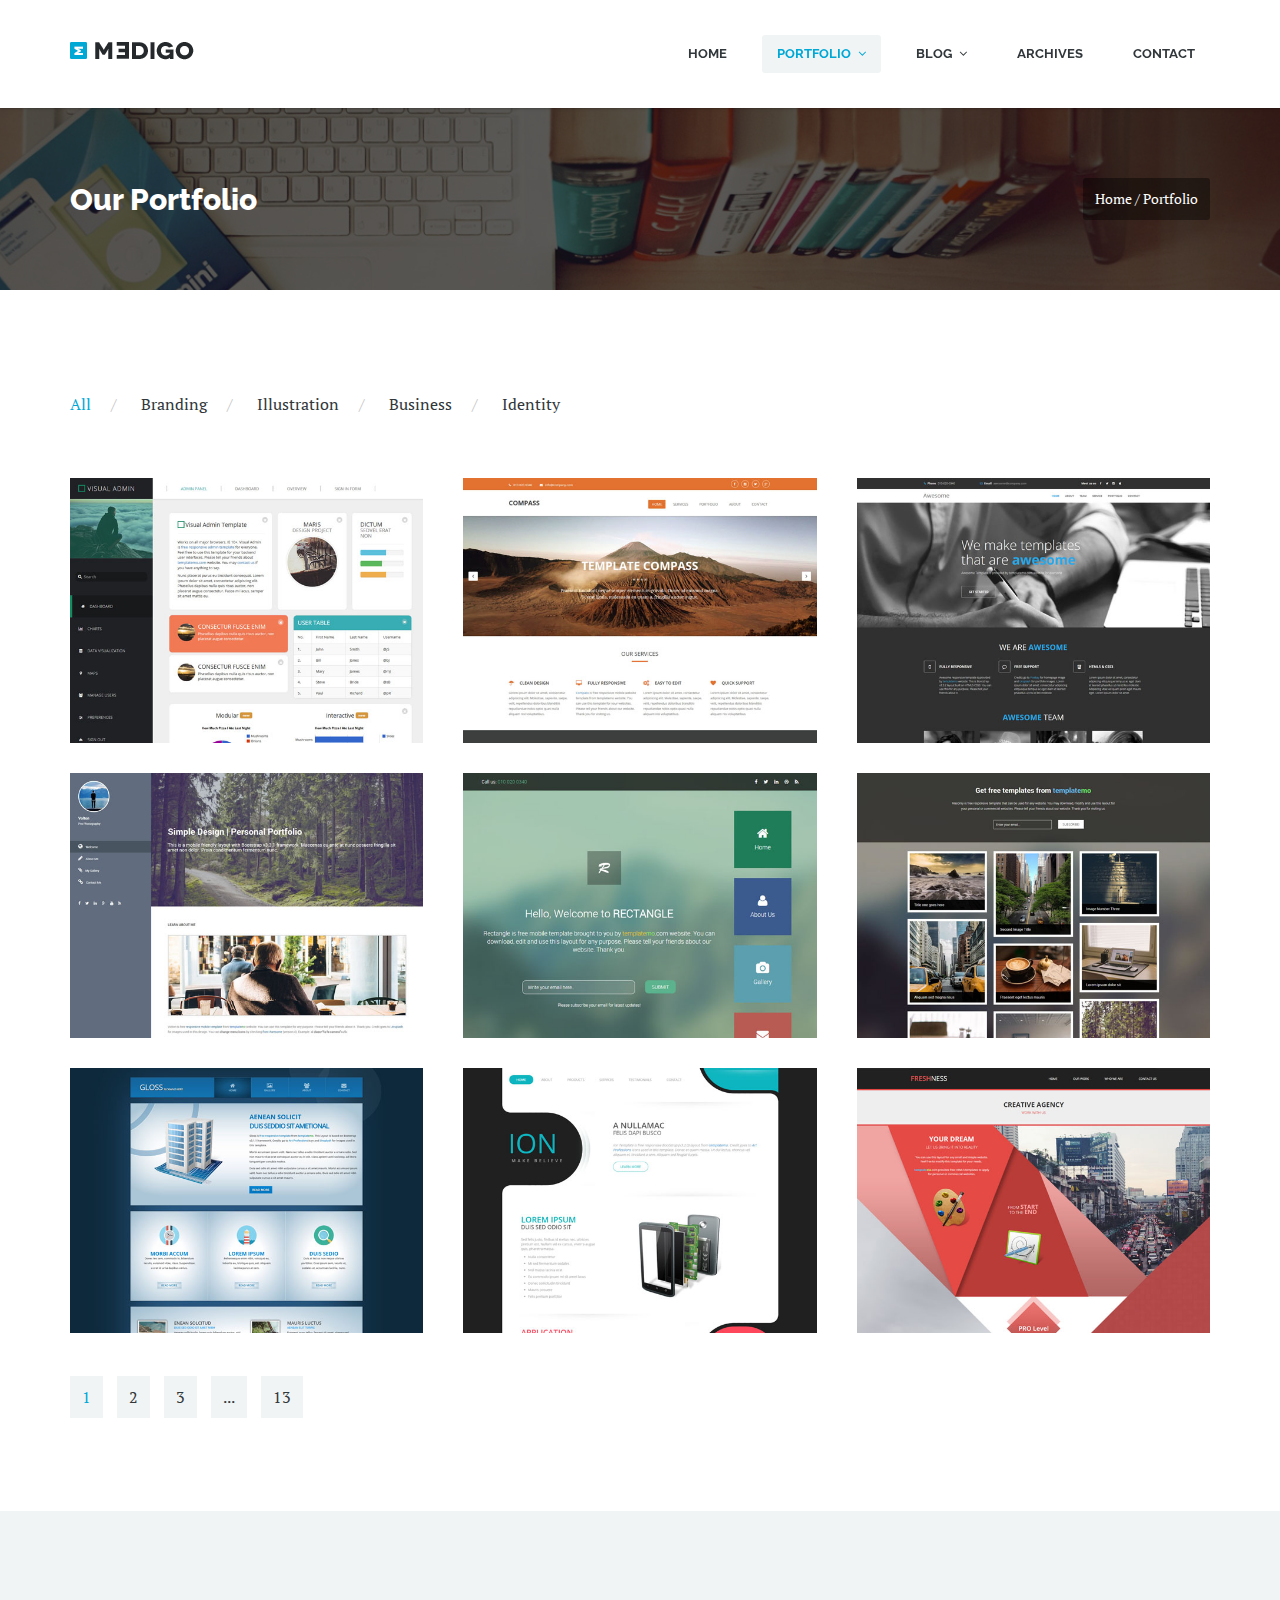
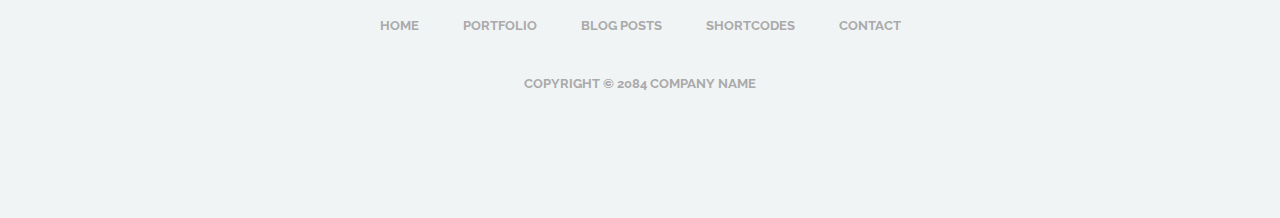
==== aboutme.html @ 1ac183c2 "adds SubPage.html" ====
<!DOCTYPE html>
<html lang="en-US">
<head>
	<meta charset="UTF-8">
	<meta name="viewport" content="width=device-width, initial-scale=1, maximum-scale=1">
	<title>Medigo Blue Portfolio</title>
    <meta name="keywords" content="">
	<meta name="description" content="">
    <meta name="author" content="templatemo">
    <!-- 
	Medigo Template
	http://www.templatemo.com/preview/templatemo_460_medigo
    -->

	<!-- Google Fonts -->
	<link href="http://fonts.googleapis.com/css?family=PT+Serif:400,700,400italic,700itali" rel="stylesheet">
	<link href="http://fonts.googleapis.com/css?family=Raleway:400,900,800,700,500,200,100,600" rel="stylesheet">

	<!-- Stylesheets -->
	<link rel="stylesheet" href="bootstrap/bootstrap.css">
	<link rel="stylesheet" href="css/misc.css">
	<link rel="stylesheet" href="css/blue-scheme.css">
	
	<!-- JavaScripts -->
	<script src="js/jquery-1.10.2.min.js"></script>
	<script src="js/jquery-migrate-1.2.1.min.js"></script>

	<link rel="shortcut icon" href="images/favicon.ico" type="image/x-icon" />

</head>
<body>


	<div class="responsive_menu">
        <ul class="main_menu">
            <li><a href="index.html">Home</a></li>
            <li><a href="#">Portfolio</a>
            	<ul>
            		<li><a href="portfolio.html">Portfolio Grid</a></li>
            		<li><a href="project-image.html">Project Image</a></li>
            		<li><a href="project-slideshow.html">Project Slideshow</a></li>
            	</ul>
            </li>
            <li><a href="#">Blog</a>
				<ul>
					<li><a href="blog.html">Blog Standard</a></li>
					<li><a href="blog-single.html">Blog Single</a></li>
                    <li><a href="#">visit templatemo</a></li>
				</ul>
            </li>
            <li><a href="archives.html">Archives</a></li>
            <li><a href="contact.html">Contact</a></li>
        </ul> <!-- /.main_menu -->
    </div> <!-- /.responsive_menu -->

	<header class="site-header clearfix">
		<div class="container">

			<div class="row">

				<div class="col-md-12">

					<div class="pull-left logo">
						<a href="index.html">
							<img src="images/logo.png" alt="Medigo">
						</a>
					</div>	<!-- /.logo -->

					<div class="main-navigation pull-right">

						<nav class="main-nav visible-md visible-lg">
							<ul class="sf-menu">
								<li><a href="index.html">Home</a></li>
					            <li class="active"><a href="#">Portfolio</a>
					            	<ul>
					            		<li><a href="portfolio.html">Portfolio Grid</a></li>
					            		<li><a href="project-image.html">Project Image</a></li>
					            		<li><a href="project-slideshow.html">Project Slideshow</a></li>
					            	</ul>
					            </li>
					            <li><a href="#">Blog</a>
									<ul>
										<li><a href="blog.html">Blog Standard</a></li>
										<li><a href="blog-single.html">Blog Single</a></li>
                                        <li><a href="#">visit templatemo</a></li>
									</ul>
					            </li>
					            <li><a href="archives.html">Archives</a></li>
					            <li><a href="contact.html">Contact</a></li>
							</ul> <!-- /.sf-menu -->
						</nav> <!-- /.main-nav -->

						<!-- This one in here is responsive menu for tablet and mobiles -->
					    <div class="responsive-navigation visible-sm visible-xs">
					        <a href="#nogo" class="menu-toggle-btn">
					            <i class="fa fa-bars"></i>
					        </a>
					    </div> <!-- /responsive_navigation -->

					</div> <!-- /.main-navigation -->

				</div> <!-- /.col-md-12 -->

			</div> <!-- /.row -->

		</div> <!-- /.container -->
	</header> <!-- /.site-header -->

	<div class="first-widget parallax" id="portfolio">
		<div class="parallax-overlay">
			<div class="container pageTitle">
				<div class="row">
					<div class="col-md-6 col-sm-6">
						<h2 class="page-title">Our Portfolio</h2>
					</div> <!-- /.col-md-6 -->
					<div class="col-md-6 col-sm-6 text-right">
						<span class="page-location">Home / Portfolio</span>
					</div> <!-- /.col-md-6 -->
				</div> <!-- /.row -->
			</div> <!-- /.container -->
		</div> <!-- /.parallax-overlay -->
	</div> <!-- /.pageTitle -->

	<div class="container">	
		<div class="row">
			<div class="col-md-12">
				<ul id="filters" class="mixitup-controls">
					<li class="filter" data-filter="all">All</li>
					<li class="filter" data-filter="branding">Branding</li>
					<li class="filter" data-filter="illustration">Illustration</li>
					<li class="filter" data-filter="business">Business</li>
					<li class="filter" data-filter="identity">Identity</li>
				</ul>
			</div> <!-- /.col-md-12 -->
		</div> <!-- /.row -->
	</div> <!-- /.container -->	

	<div class="container">
		<div class="row">
			<div class="portfolio-holder" id="Grid">
				<div class="portfolio-post col-sm-6 col-md-4 mix illustration">
					<div class="thumb-post">
						<div class="overlay">
                            <div class="overlay-inner">
                                <div class="portfolio-infos">
                                    <span class="meta-category">Illustration</span>
                                    <h3 class="portfolio-title"><a href="project-slideshow.html">Visual Admin</a></h3>
                                </div>
                                <div class="portfolio-expand">
                                    <a class="fancybox" href="images/includes/project1.jpg" title="Visual Admin">
                                        <i class="fa fa-expand"></i>
                                    </a>
                                </div>
                            </div>
                        </div>
                        <img src="images/includes/project1.jpg" alt="Visual Admin">
					</div>
				</div> <!-- /.col-md-4 -->

				<div class="portfolio-post col-sm-6 col-md-4 mix branding">
					<div class="thumb-post">
						<div class="overlay">
                            <div class="overlay-inner">
                                <div class="portfolio-infos">
                                    <span class="meta-category">Branding</span>
                                    <h3 class="portfolio-title"><a href="project-slideshow.html">Compass Template</a></h3>
                                </div>
                                <div class="portfolio-expand">
                                    <a class="fancybox" href="images/includes/project2.jpg" title="Compass Template">
                                        <i class="fa fa-expand"></i>
                                    </a>
                                </div>
                            </div>
                        </div>
                        <img src="images/includes/project2.jpg" alt="Compass Template">
					</div>
				</div> <!-- /.col-md-4 -->

				<div class="portfolio-post col-sm-6 col-md-4 mix illustration">
					<div class="thumb-post">
						<div class="overlay">
                            <div class="overlay-inner">
                                <div class="portfolio-infos">
                                    <span class="meta-category">Illustration</span>
                                    <h3 class="portfolio-title"><a href="project-slideshow.html">Awesome Theme</a></h3>
                                </div>
                                <div class="portfolio-expand">
                                    <a class="fancybox" href="images/includes/project3.jpg" title="Awesome Theme">
                                        <i class="fa fa-expand"></i>
                                    </a>
                                </div>
                            </div>
                        </div>
                        <img src="images/includes/project3.jpg" alt="Awesome Theme">
					</div>
				</div> <!-- /.col-md-4 -->

				<div class="portfolio-post col-sm-6 col-md-4 mix illustration">
					<div class="thumb-post">
						<div class="overlay">
                            <div class="overlay-inner">
                                <div class="portfolio-infos">
                                    <span class="meta-category">Illustration</span>
                                    <h3 class="portfolio-title"><a href="project-slideshow.html">Volton Personal Site</a></h3>
                                </div>
                                <div class="portfolio-expand">
                                    <a class="fancybox" href="images/includes/project4.jpg" title="Volton Personal Site">
                                        <i class="fa fa-expand"></i>
                                    </a>
                                </div>
                            </div>
                        </div>
                        <img src="images/includes/project4.jpg" alt="Volton Personal Site">
					</div>
				</div> <!-- /.col-md-4 -->

				<div class="portfolio-post col-sm-6 col-md-4 mix business">
					<div class="thumb-post">
						<div class="overlay">
                            <div class="overlay-inner">
                                <div class="portfolio-infos">
                                    <span class="meta-category">Business</span>
                                    <h3 class="portfolio-title"><a href="project-slideshow.html">Rectangle Design</a></h3>
                                </div>
                                <div class="portfolio-expand">
                                    <a class="fancybox" href="images/includes/project5.jpg" title="Rectangle Design">
                                        <i class="fa fa-expand"></i>
                                    </a>
                                </div>
                            </div>
                        </div>
                        <img src="images/includes/project5.jpg" alt="Rectangle Design">
					</div>
				</div> <!-- /.col-md-4 -->

				<div class="portfolio-post col-sm-6 col-md-4 mix branding">
					<div class="thumb-post">
						<div class="overlay">
                            <div class="overlay-inner">
                                <div class="portfolio-infos">
                                    <span class="meta-category">Branding</span>
                                    <h3 class="portfolio-title"><a href="project-slideshow.html">Masonry Gallery</a></h3>
                                </div>
                                <div class="portfolio-expand">
                                    <a class="fancybox" href="images/includes/project6.jpg" title="Masonry Gallery">
                                        <i class="fa fa-expand"></i>
                                    </a>
                                </div>
                            </div>
                        </div>
                        <img src="images/includes/project6.jpg" alt="Masonry Gallery">
					</div>
				</div> <!-- /.col-md-4 -->

				<div class="portfolio-post col-sm-6 col-md-4 mix branding identity">
					<div class="thumb-post">
						<div class="overlay">
                            <div class="overlay-inner">
                                <div class="portfolio-infos">
                                    <span class="meta-category">Branding / Identity</span>
                                    <h3 class="portfolio-title"><a href="project-slideshow.html">Gloss Template</a></h3>
                                </div>
                                <div class="portfolio-expand">
                                    <a class="fancybox" href="images/includes/project7.jpg" title="Gloss Template">
                                        <i class="fa fa-expand"></i>
                                    </a>
                                </div>
                            </div>
                        </div>
                        <img src="images/includes/project7.jpg" alt="Gloss Template">
					</div>
				</div> <!-- /.col-md-4 -->

				<div class="portfolio-post col-sm-6 col-md-4 mix identity illustration">
					<div class="thumb-post">
						<div class="overlay">
                            <div class="overlay-inner">
                                <div class="portfolio-infos">
                                    <span class="meta-category">Identity / Illustration</span>
                                    <h3 class="portfolio-title"><a href="project-slideshow.html">Ion Template</a></h3>
                                </div>
                                <div class="portfolio-expand">
                                    <a class="fancybox" href="images/includes/project8.jpg" title="Ion Template">
                                        <i class="fa fa-expand"></i>
                                    </a>
                                </div>
                            </div>
                        </div>
                        <img src="images/includes/project8.jpg" alt="Ion Template">
					</div>
				</div> <!-- /.col-md-4 -->

				<div class="portfolio-post col-sm-6 col-md-4 mix branding">
					<div class="thumb-post">
						<div class="overlay">
                            <div class="overlay-inner">
                                <div class="portfolio-infos">
                                    <span class="meta-category">Branding</span>
                                    <h3 class="portfolio-title"><a href="project-slideshow.html">Freshness</a></h3>
                                </div>
                                <div class="portfolio-expand">
                                    <a class="fancybox" href="images/includes/project9.jpg" title="Freshness">
                                        <i class="fa fa-expand"></i>
                                    </a>
                                </div>
                            </div>
                        </div>
                        <img src="images/includes/project9.jpg" alt="Freshness">
					</div>
				</div> <!-- /.col-md-4 -->
				
			</div> <!-- /.portfolio-holder -->
		</div> <!-- /.row -->
	</div> <!-- /.container -->

	<div class="container">
		<div class="row">
			<div class="col-md-12">
				<ul class="pages">
					<li><a href="#" class="active">1</a></li>
					<li><a href="#">2</a></li>
					<li><a href="#">3</a></li>
					<li><a href="#">...</a></li>
					<li><a href="#">13</a></li>
				</ul>
			</div> <!-- /.col-md-12 -->
		</div> <!-- /.row -->
	</div> <!-- /.container -->

	<footer class="site-footer">
		<div class="container">
			<div class="row">
				<div class="col-md-12">
					<nav class="footer-nav clearfix">
						<ul class="footer-menu">
							<li><a href="index.html">Home</a></li>
							<li><a href="portfolio.html">Portfolio</a></li>
							<li><a href="blog.html">Blog Posts</a></li>
							<li><a href="archives.html">Shortcodes</a></li>
							<li><a href="contact.html">Contact</a></li>
						</ul> <!-- /.footer-menu -->
					</nav> <!-- /.footer-nav -->
				</div> <!-- /.col-md-12 -->
			</div> <!-- /.row -->
			<div class="row">
				<div class="col-md-12">
					<p class="copyright-text">Copyright &copy; 2084 Company Name</p>
				</div> <!-- /.col-md-12 -->
			</div> <!-- /.row -->
		</div> <!-- /.container -->
	</footer> <!-- /.site-footer -->

	<!-- Scripts -->
	<script src="js/min/plugins.min.js"></script>
	<script src="js/min/medigo-custom.min.js"></script>


</body>
</html>
---- css/misc.css ----
/* 
 * 	Core Owl Carousel CSS File
 *	v1.3.2
 */
/* clearfix */
.owl-carousel .owl-wrapper:after {
  content: ".";
  display: block;
  clear: both;
  visibility: hidden;
  line-height: 0;
  height: 0;
}

/* display none until init */
.owl-carousel {
  display: none;
  position: relative;
  width: 100%;
  -ms-touch-action: pan-y;
}

.owl-carousel .owl-wrapper {
  display: none;
  position: relative;
  -webkit-transform: translate3d(0px, 0px, 0px);
}

.owl-carousel .owl-wrapper-outer {
  overflow: hidden;
  position: relative;
  width: 100%;
}

.owl-carousel .owl-wrapper-outer.autoHeight {
  -webkit-transition: height 500ms ease-in-out;
  -moz-transition: height 500ms ease-in-out;
  -ms-transition: height 500ms ease-in-out;
  -o-transition: height 500ms ease-in-out;
  transition: height 500ms ease-in-out;
}

.owl-carousel .owl-item {
  float: left;
}

.owl-controls .owl-page,
.owl-controls .owl-buttons div {
  cursor: pointer;
}

.owl-controls {
  -webkit-user-select: none;
  -khtml-user-select: none;
  -moz-user-select: none;
  -ms-user-select: none;
  user-select: none;
  -webkit-tap-highlight-color: transparent;
}

/* mouse grab icon */
.grabbing {
  cursor: url(../images/grabbing.png) 8 8, move;
}

/* fix */
.owl-carousel .owl-wrapper,
.owl-carousel .owl-item {
  -webkit-backface-visibility: hidden;
  -moz-backface-visibility: hidden;
  -ms-backface-visibility: hidden;
  -webkit-transform: translate3d(0, 0, 0);
  -moz-transform: translate3d(0, 0, 0);
  -ms-transform: translate3d(0, 0, 0);
}

/*
* 	Owl Carousel Owl Demo Theme 
*	v1.3.2
*/
.owl-theme .owl-controls {
  margin-top: 10px;
  text-align: center;
}

/* Styling Next and Prev buttons */
.owl-theme .owl-controls .owl-buttons div {
  color: #31373a;
  display: inline-block;
  zoom: 1;
  *display: inline;
  /*IE7 life-saver */
  background: white;
  filter: Alpha(Opacity=30);
  /*IE7 fix*/
  opacity: 0.3;
  -webkit-transition: all 0.2s ease-in-out;
  -moz-transition: all 0.2s ease-in-out;
  -ms-transition: all 0.2s ease-in-out;
  -o-transition: all 0.2s ease-in-out;
  transition: all 0.2s ease-in-out;
}

/* Clickable class fix problem with hover on touch devices */
/* Use it for non-touch hover action */
.owl-theme .owl-controls.clickable .owl-buttons div:hover {
  filter: Alpha(Opacity=100);
  /*IE7 fix*/
  opacity: 1;
  text-decoration: none;
}

/* Styling Pagination*/
.owl-theme .owl-controls .owl-page {
  display: inline-block;
  zoom: 1;
  *display: inline;
  /*IE7 life-saver */
}

.owl-theme .owl-controls .owl-page span {
  display: block;
  width: 12px;
  height: 12px;
  margin: 5px 7px;
  filter: Alpha(Opacity=50);
  /*IE7 fix*/
  opacity: 0.5;
  -webkit-border-radius: 20px;
  -moz-border-radius: 20px;
  border-radius: 20px;
  background: #869791;
}

.owl-theme .owl-controls .owl-page.active span,
.owl-theme .owl-controls.clickable .owl-page:hover span {
  filter: Alpha(Opacity=100);
  /*IE7 fix*/
  opacity: 1;
}

/* If PaginationNumbers is true */
.owl-theme .owl-controls .owl-page span.owl-numbers {
  height: auto;
  width: auto;
  color: #FFF;
  padding: 2px 10px;
  font-size: 12px;
  -webkit-border-radius: 30px;
  -moz-border-radius: 30px;
  border-radius: 30px;
}

/* preloading images */
.owl-item.loading {
  min-height: 150px;
  background: url(../images/AjaxLoader.gif) no-repeat center center;
}

/* 
 *  Owl Carousel CSS3 Transitions 
 *  v1.3.2
 */
.owl-origin {
  -webkit-perspective: 1200px;
  -webkit-perspective-origin-x: 50%;
  -webkit-perspective-origin-y: 50%;
  -moz-perspective: 1200px;
  -moz-perspective-origin-x: 50%;
  -moz-perspective-origin-y: 50%;
  perspective: 1200px;
}

/* fade */
.owl-fade-out {
  z-index: 10;
  -webkit-animation: fadeOut .7s both ease;
  -moz-animation: fadeOut .7s both ease;
  animation: fadeOut .7s both ease;
}

.owl-fade-in {
  -webkit-animation: fadeIn .7s both ease;
  -moz-animation: fadeIn .7s both ease;
  animation: fadeIn .7s both ease;
}

/* backSlide */
.owl-backSlide-out {
  -webkit-animation: backSlideOut 1s both ease;
  -moz-animation: backSlideOut 1s both ease;
  animation: backSlideOut 1s both ease;
}

.owl-backSlide-in {
  -webkit-animation: backSlideIn 1s both ease;
  -moz-animation: backSlideIn 1s both ease;
  animation: backSlideIn 1s both ease;
}

/* goDown */
.owl-goDown-out {
  -webkit-animation: scaleToFade .7s ease both;
  -moz-animation: scaleToFade .7s ease both;
  animation: scaleToFade .7s ease both;
}

.owl-goDown-in {
  -webkit-animation: goDown .6s ease both;
  -moz-animation: goDown .6s ease both;
  animation: goDown .6s ease both;
}

/* scaleUp */
.owl-fadeUp-in {
  -webkit-animation: scaleUpFrom .5s ease both;
  -moz-animation: scaleUpFrom .5s ease both;
  animation: scaleUpFrom .5s ease both;
}

.owl-fadeUp-out {
  -webkit-animation: scaleUpTo .5s ease both;
  -moz-animation: scaleUpTo .5s ease both;
  animation: scaleUpTo .5s ease both;
}

/* Keyframes */
/*empty*/
@-webkit-keyframes empty {
  0% {
    opacity: 1;
  }
}
@-moz-keyframes empty {
  0% {
    opacity: 1;
  }
}
@keyframes empty {
  0% {
    opacity: 1;
  }
}
@-webkit-keyframes fadeIn {
  0% {
    opacity: 0;
  }

  100% {
    opacity: 1;
  }
}
@-moz-keyframes fadeIn {
  0% {
    opacity: 0;
  }

  100% {
    opacity: 1;
  }
}
@keyframes fadeIn {
  0% {
    opacity: 0;
  }

  100% {
    opacity: 1;
  }
}
@-webkit-keyframes fadeOut {
  0% {
    opacity: 1;
  }

  100% {
    opacity: 0;
  }
}
@-moz-keyframes fadeOut {
  0% {
    opacity: 1;
  }

  100% {
    opacity: 0;
  }
}
@keyframes fadeOut {
  0% {
    opacity: 1;
  }

  100% {
    opacity: 0;
  }
}
@-webkit-keyframes backSlideOut {
  25% {
    opacity: .5;
    -webkit-transform: translateZ(-500px);
  }

  75% {
    opacity: .5;
    -webkit-transform: translateZ(-500px) translateX(-200%);
  }

  100% {
    opacity: .5;
    -webkit-transform: translateZ(-500px) translateX(-200%);
  }
}
@-moz-keyframes backSlideOut {
  25% {
    opacity: .5;
    -moz-transform: translateZ(-500px);
  }

  75% {
    opacity: .5;
    -moz-transform: translateZ(-500px) translateX(-200%);
  }

  100% {
    opacity: .5;
    -moz-transform: translateZ(-500px) translateX(-200%);
  }
}
@keyframes backSlideOut {
  25% {
    opacity: .5;
    transform: translateZ(-500px);
  }

  75% {
    opacity: .5;
    transform: translateZ(-500px) translateX(-200%);
  }

  100% {
    opacity: .5;
    transform: translateZ(-500px) translateX(-200%);
  }
}
@-webkit-keyframes backSlideIn {
  0%, 25% {
    opacity: .5;
    -webkit-transform: translateZ(-500px) translateX(200%);
  }

  75% {
    opacity: .5;
    -webkit-transform: translateZ(-500px);
  }

  100% {
    opacity: 1;
    -webkit-transform: translateZ(0) translateX(0);
  }
}
@-moz-keyframes backSlideIn {
  0%, 25% {
    opacity: .5;
    -moz-transform: translateZ(-500px) translateX(200%);
  }

  75% {
    opacity: .5;
    -moz-transform: translateZ(-500px);
  }

  100% {
    opacity: 1;
    -moz-transform: translateZ(0) translateX(0);
  }
}
@keyframes backSlideIn {
  0%, 25% {
    opacity: .5;
    transform: translateZ(-500px) translateX(200%);
  }

  75% {
    opacity: .5;
    transform: translateZ(-500px);
  }

  100% {
    opacity: 1;
    transform: translateZ(0) translateX(0);
  }
}
@-webkit-keyframes scaleToFade {
  to {
    opacity: 0;
    -webkit-transform: scale(0.8);
  }
}
@-moz-keyframes scaleToFade {
  to {
    opacity: 0;
    -moz-transform: scale(0.8);
  }
}
@keyframes scaleToFade {
  to {
    opacity: 0;
    transform: scale(0.8);
  }
}
@-webkit-keyframes goDown {
  from {
    -webkit-transform: translateY(-100%);
  }
}
@-moz-keyframes goDown {
  from {
    -moz-transform: translateY(-100%);
  }
}
@keyframes goDown {
  from {
    transform: translateY(-100%);
  }
}
@-webkit-keyframes scaleUpFrom {
  from {
    opacity: 0;
    -webkit-transform: scale(1.5);
  }
}
@-moz-keyframes scaleUpFrom {
  from {
    opacity: 0;
    -moz-transform: scale(1.5);
  }
}
@keyframes scaleUpFrom {
  from {
    opacity: 0;
    transform: scale(1.5);
  }
}
@-webkit-keyframes scaleUpTo {
  to {
    opacity: 0;
    -webkit-transform: scale(1.5);
  }
}
@-moz-keyframes scaleUpTo {
  to {
    opacity: 0;
    -moz-transform: scale(1.5);
  }
}
@keyframes scaleUpTo {
  to {
    opacity: 0;
    transform: scale(1.5);
  }
}
/**
 * BxSlider v4.0 - Fully loaded, responsive content slider
 * http://bxslider.com
 *
 * Written by: Steven Wanderski, 2012
 * http://stevenwanderski.com
 * (while drinking Belgian ales and listening to jazz)
 *
 * CEO and founder of bxCreative, LTD
 * http://bxcreative.com
 */
/** RESET AND LAYOUT
===================================*/
.bx-wrapper {
  position: relative;
  margin: 0 auto;
  padding: 0;
  *zoom: 1;
}

.bx-wrapper img {
  max-width: 100%;
  display: block;
}

/** THEME
===================================*/
.bx-wrapper .bx-viewport {
  left: -5px;
}

.bx-wrapper .bx-pager,
.bx-wrapper .bx-controls-auto {
  position: absolute;
  width: 100%;
}

/* LOADER */
.bx-wrapper .bx-loading {
  min-height: 50px;
  height: 100%;
  width: 100%;
  position: absolute;
  top: 0;
  left: 0;
  z-index: 2000;
}

/* PAGER */
.bx-wrapper .bx-pager {
  text-align: center;
}

.bx-wrapper .bx-pager .bx-pager-item,
.bx-wrapper .bx-controls-auto .bx-controls-auto-item {
  display: inline-block;
  *zoom: 1;
  *display: inline;
}

/* PAGER WITH AUTO-CONTROLS HYBRID LAYOUT */
.bx-wrapper .bx-controls.bx-has-controls-auto.bx-has-pager .bx-pager {
  text-align: left;
  width: 80%;
}

.bx-wrapper .bx-controls.bx-has-controls-auto.bx-has-pager .bx-controls-auto {
  right: 0;
  width: 35px;
}

/*! fancyBox v2.1.5 fancyapps.com | fancyapps.com/fancybox/#license */
.fancybox-wrap,
.fancybox-skin,
.fancybox-outer,
.fancybox-inner,
.fancybox-image,
.fancybox-wrap iframe,
.fancybox-wrap object,
.fancybox-nav,
.fancybox-nav span,
.fancybox-tmp {
  padding: 0;
  margin: 0;
  border: 0;
  outline: none;
  vertical-align: top;
}

.fancybox-wrap {
  position: absolute;
  top: 0;
  left: 0;
  z-index: 99999;
}

.fancybox-skin {
  position: relative;
  background: #fff;
  color: #444;
  text-shadow: none;
}

.fancybox-opened {
  z-index: 99999;
}

.fancybox-outer, .fancybox-inner {
  position: relative;
}

.fancybox-inner {
  overflow: hidden;
}

.fancybox-type-iframe .fancybox-inner {
  -webkit-overflow-scrolling: touch;
}

.fancybox-error {
  color: #444;
  font: 14px/20px "Helvetica Neue",Helvetica,Arial,sans-serif;
  margin: 0;
  padding: 5px;
  white-space: nowrap;
}

.fancybox-image, .fancybox-iframe {
  display: block;
  width: 100%;
  height: 100%;
}

.fancybox-image {
  max-width: 100%;
  max-height: 100%;
}

#fancybox-loading, .fancybox-close, .fancybox-prev span, .fancybox-next span {
  background-image: url("../images/fancybox_sprite.png");
}

#fancybox-loading {
  position: fixed;
  top: 50%;
  left: 50%;
  margin-top: -22px;
  margin-left: -22px;
  background-position: 0 -108px;
  opacity: 0.8;
  cursor: pointer;
  z-index: 99999;
}

#fancybox-loading div {
  width: 44px;
  height: 44px;
  background: url("../images/fancybox_loading.gif") center center no-repeat;
}

.fancybox-close {
  position: absolute;
  top: -18px;
  right: -18px;
  width: 36px;
  height: 36px;
  cursor: pointer;
  z-index: 99999;
}

.fancybox-nav {
  position: absolute;
  top: 0;
  width: 40%;
  height: 100%;
  cursor: pointer;
  text-decoration: none;
  background: transparent url("../images/blank.gif");
  /* helps IE */
  -webkit-tap-highlight-color: transparent;
  z-index: 99999;
}

.fancybox-prev {
  left: 0;
}

.fancybox-next {
  right: 0;
}

.fancybox-nav span {
  position: absolute;
  top: 50%;
  width: 36px;
  height: 34px;
  margin-top: -18px;
  cursor: pointer;
  z-index: 99999;
  visibility: hidden;
}

.fancybox-prev span {
  left: 10px;
  background-position: 0 -36px;
}

.fancybox-next span {
  right: 10px;
  background-position: 0 -72px;
}

.fancybox-nav:hover span {
  visibility: visible;
}

.fancybox-tmp {
  position: absolute;
  top: -99999px;
  left: -99999px;
  visibility: hidden;
  max-width: 99999px;
  max-height: 99999px;
  overflow: visible !important;
}

/* Overlay helper */
.fancybox-lock {
  overflow: hidden !important;
  width: auto;
}

.fancybox-lock body {
  overflow: hidden !important;
}

.fancybox-lock-test {
  overflow-y: hidden !important;
}

.fancybox-overlay {
  position: absolute;
  top: 0;
  left: 0;
  overflow: hidden;
  display: none;
  z-index: 99998;
  background: rgba(0, 0, 0, 0.9);
}

.fancybox-overlay-fixed {
  position: fixed;
  bottom: 0;
  right: 0;
}

.fancybox-lock .fancybox-overlay {
  overflow: auto;
  overflow-y: scroll;
}

/* Title helper */
.fancybox-title {
  visibility: hidden;
  font-weight: normal;
  position: relative;
  text-shadow: none;
  z-index: 99999;
}

.fancybox-opened .fancybox-title {
  visibility: visible;
}

.fancybox-title-float-wrap {
  position: absolute;
  bottom: 0;
  right: 50%;
  margin-bottom: -35px;
  z-index: 99999;
  text-align: center;
}

.fancybox-title-float-wrap .child {
  display: inline-block;
  margin-right: -100%;
  padding: 2px 20px;
  background: transparent;
  /* Fallback for web browsers that doesn't support RGBa */
  background: rgba(0, 0, 0, 0.8);
  color: #FFF;
  font-weight: bold;
  line-height: 24px;
  white-space: nowrap;
}

.fancybox-title-outside-wrap {
  position: relative;
  margin-top: 10px;
  color: #fff;
}

.fancybox-title-inside-wrap {
  padding-top: 10px;
}

.fancybox-title-over-wrap {
  position: absolute;
  bottom: 0;
  left: 0;
  color: #fff;
  padding: 10px;
  background: #000;
  background: rgba(0, 0, 0, 0.8);
}

/*Retina graphics!*/
@media only screen and (-webkit-min-device-pixel-ratio: 1.5), only screen and (min--moz-device-pixel-ratio: 1.5), only screen and (min-device-pixel-ratio: 1.5) {
  #fancybox-loading, .fancybox-close, .fancybox-prev span, .fancybox-next span {
    background-image: url("../images/fancybox_sprite@2x.png");
    background-size: 44px 152px;
    /*The size of the normal image, half the size of the hi-res image*/
  }

  #fancybox-loading div {
    background-image: url("../images/fancybox_loading@2x.gif");
    background-size: 24px 24px;
    /*The size of the normal image, half the size of the hi-res image*/
  }
}
/*
 * jQuery FlexSlider v2.2.0
 * http://www.woothemes.com/flexslider/
 *
 * Copyright 2012 WooThemes
 * Free to use under the GPLv2 license.
 * http://www.gnu.org/licenses/gpl-2.0.html
 *
 * Contributing author: Tyler Smith (@mbmufffin)
 */
/* Browser Resets
*********************************/
.flex-container a:active,
.flexslider a:active,
.flex-container a:focus,
.flexslider a:focus {
  outline: none;
}

.slides,
.flex-control-nav,
.flex-direction-nav {
  margin: 0;
  padding: 0;
  list-style: none;
}

/* Icon Fonts
*********************************/
/* Font-face Icons */
@font-face {
  font-family: 'FontAwesome';
  src: url("../bootstrap/fonts/fontawesome-webfont.eot");
  src: url("../bootstrap/fonts/fontawesome-webfont.eot?#iefix") format("embedded-opentype"), url("../bootstrap/fonts/fontawesome-webfont.woff") format("woff"), url("../bootstrap/fonts/fontawesome-webfont.ttf") format("truetype"), url("../bootstrap/fonts/fontawesome-webfont.svg#fontawesome-webfont") format("svg");
  font-weight: normal;
  font-style: normal;
}
/* FlexSlider Necessary Styles
*********************************/
.flexslider {
  margin: 0;
  padding: 0;
}

.flexslider .slides > li {
  display: none;
  -webkit-backface-visibility: hidden;
}

/* Hide the slides before the JS is loaded. Avoids image jumping */
.flexslider .slides img {
  width: 100%;
  display: block;
}

.flex-pauseplay span {
  text-transform: capitalize;
}

/* Clearfix for the .slides element */
.slides:after {
  content: "\0020";
  display: block;
  clear: both;
  visibility: hidden;
  line-height: 0;
  height: 0;
}

html[xmlns] .slides {
  display: block;
}

* html .slides {
  height: 1%;
}

/* No JavaScript Fallback */
/* If you are not using another script, such as Modernizr, make sure you
 * include js that eliminates this class on page load */
.no-js .slides > li:first-child {
  display: block;
}

/* FlexSlider Default Theme
*********************************/
.flexslider {
  position: relative;
  zoom: 1;
}

.flex-viewport {
  max-height: 2000px;
  -webkit-transition: all 1s ease;
  -moz-transition: all 1s ease;
  -o-transition: all 1s ease;
  transition: all 1s ease;
}

.loading .flex-viewport {
  max-height: 300px;
}

.flexslider .slides {
  zoom: 1;
}

.carousel li {
  margin-right: 5px;
}

/* Direction Nav */
.flex-direction-nav {
  *height: 0;
}

.flex-direction-nav a {
  display: block;
  margin: -22px 0 0;
  position: absolute;
  top: 50%;
  z-index: 10;
  cursor: pointer;
}

.flex-direction-nav .flex-prev {
  left: 0px;
}

.flex-direction-nav .flex-next {
  right: 0px;
  text-align: right;
}

.flexslider:hover .flex-prev {
  opacity: 1;
  left: 0;
}

.flexslider:hover .flex-next {
  opacity: 1;
  right: 0;
}

.flexslider:hover .flex-next:hover, .flexslider:hover .flex-prev:hover {
  opacity: 1;
}

.flex-direction-nav .flex-disabled {
  opacity: 0 !important;
  filter: alpha(opacity=0);
  cursor: default;
}

.flex-direction-nav a:before {
  font-family: "FontAwesome";
  font-size: 40px;
  display: inline-block;
  content: '\f104';
}

.flex-direction-nav a.flex-next:before {
  content: '\f105';
}

/* Pause/Play */
.flex-pauseplay a {
  display: block;
  width: 20px;
  height: 20px;
  position: absolute;
  bottom: 5px;
  left: 10px;
  opacity: 0.8;
  z-index: 10;
  overflow: hidden;
  cursor: pointer;
  color: #000;
}

.flex-pauseplay a:before {
  font-family: "FontAwesome";
  font-size: 20px;
  display: inline-block;
  content: '\f004';
}

.flex-pauseplay a:hover {
  opacity: 1;
}

.flex-pauseplay a.flex-play:before {
  content: '\f003';
}

/* Control Nav */
.flex-control-nav {
  width: 100%;
  position: absolute;
  bottom: -40px;
  text-align: center;
}

.flex-control-nav li {
  margin: 0 6px;
  display: inline-block;
  zoom: 1;
  *display: inline;
}

.flex-control-paging li a {
  width: 11px;
  height: 11px;
  display: block;
  background: #666;
  background: rgba(0, 0, 0, 0.5);
  cursor: pointer;
  text-indent: -9999px;
  -webkit-border-radius: 20px;
  -moz-border-radius: 20px;
  -o-border-radius: 20px;
  border-radius: 20px;
  -webkit-box-shadow: inset 0 0 3px rgba(0, 0, 0, 0.3);
  -moz-box-shadow: inset 0 0 3px rgba(0, 0, 0, 0.3);
  -o-box-shadow: inset 0 0 3px rgba(0, 0, 0, 0.3);
  box-shadow: inset 0 0 3px rgba(0, 0, 0, 0.3);
}

.flex-control-paging li a:hover {
  background: #333;
  background: rgba(0, 0, 0, 0.7);
}

.flex-control-paging li a.flex-active {
  background: #000;
  background: rgba(0, 0, 0, 0.9);
  cursor: default;
}

.flex-control-thumbs {
  margin: 5px 0 0;
  position: static;
  overflow: hidden;
}

.flex-control-thumbs li {
  width: 25%;
  float: left;
  margin: 0;
}

.flex-control-thumbs img {
  width: 100%;
  display: block;
  opacity: .7;
  cursor: pointer;
}

.flex-control-thumbs img:hover {
  opacity: 1;
}

.flex-control-thumbs .flex-active {
  opacity: 1;
  cursor: default;
}

@media screen and (max-width: 860px) {
  .flex-direction-nav .flex-prev {
    opacity: 1;
    left: 10px;
  }

  .flex-direction-nav .flex-next {
    opacity: 1;
    right: 10px;
  }
}
---- css/blue-scheme.css ----
/*

Medigo Template (Blue)

http://www.templatemo.com/preview/templatemo_460_medigo

*/


/*------------------------------------------------------
	BASIC STYLES
--------------------------------------------------------*/

body {
    background: white;
    font-size: 16px;
    font-family: "PT Serif", Georgia, serif;
    font-weight: normal;
    font-style: normal;
    line-height: 28px;
    color: #777777;
    -webkit-font-smoothing: antialiased;
    /* Fix for webkit rendering */
    -webkit-text-size-adjust: 100%;
}

h1,
h2,
h3,
h4,
h5,
h6 {
    color: #31373a;
    font-family: "Raleway", sans-serif;
    font-weight: normal;
}

h1 a,
h2 a,
h3 a,
h4 a,
h5 a,
h6 a {
    font-weight: inherit;
}

h1 {
    font-size: 36px;
}

h2 {
    font-size: 30px;
}

h3 {
    font-size: 24px;
}

h4 {
    line-height: 1.7;
    font-size: 20px;
}

h5 {
    font-size: 16px;
}

h6 {
    font-size: 14px;
}

p {
    margin: 0 0 20px 0;
}

p img {
    margin: 0;
}

p.lead {
    font-size: 28px;
    line-height: 36px;
}

em,
i {
    font-style: italic;
}

strong,
b {
    font-weight: bold;
    color: #31373a;
}

a,
a:visited {
    color: #00a8d6;
    text-decoration: none !important;
    outline: 0;
}

a:hover,
a:focus,
a:active {
    color: #777777;
}

p a,
p a:visited {
    line-height: inherit;
}

::-moz-selection {
    background-color: #d3dde0;
    text-shadow: none;
}

::-webkit-selection {
    background-color: #d3dde0;
    text-shadow: none;
}

::selection {
    background-color: #d3dde0;
    text-shadow: none;
}

img::selection {
    background-color: transparent;
}

img::-moz-selection {
    background-color: transparent;
}

.subtract-bottom {
    margin-bottom: -40px !important;
}

.remove-bottom {
    margin-bottom: 0 !important;
}

.half-bottom {
    margin-bottom: 20px !important;
}

.add-bottom {
    margin-bottom: 40px !important;
}

*,
*:before,
*:after {
    -moz-box-sizing: border-box;
    -webkit-box-sizing: border-box;
    box-sizing: border-box;
}

*:focus {
    outline: 0;
}

.footer-menu,
.copyright-text {
    text-align: center;
}

.main-nav ul,
.main_menu,
.main_menu li ul,
#filters,
.pages,
.project-single .meta-post,
.archive-wrapper .archive-list,
.categories ul,
.thumbs,
.footer-menu {
    list-style: none;
    padding: 0;
    margin: 0;
}

a,
a:visited {
    -webkit-transition: all 150ms ease-in;
    -moz-transition: all 150ms ease-in;
    -o-transition: all 150ms ease-in;
    transition: all 150ms ease-in;
}

.service-section,
.first-widget {
    position: relative;
    margin-top: 108px;
}

.light-content,
#blogPosts {
    margin-top: 100px;
}


/*------------------------------------------------------
	HEADER STYLES
--------------------------------------------------------*/

.site-header {
    position: fixed;
    top: 0;
    left: 0;
    width: 100%;
    background: white;
    box-shadow: rgba(0, 0, 0, 0.35) 0px 0px 3px;
    -moz-box-shadow: rgba(0, 0, 0, 0.35) 0px 0px 3px;
    -webkit-box-shadow: rgba(0, 0, 0, 0.35) 0px 0px 3px;
    z-index: 9999;
    padding: 35px 0;
    overflow: visible;
    transition: padding 0.3s ease-in-out;
    -moz-transition: padding 0.3s ease-in-out;
    -webkit-transition: padding 0.3s ease-in-out;
}

.site-header.site-header-shrink {
    padding: 30px 0;
}

.main-nav ul li {
    float: left;
    display: block;
    margin-left: 20px;
    position: relative;
}

.main-nav ul li a {
    color: #31373a;
    font-size: 13px;
    font-weight: 700;
    text-transform: uppercase;
    font-family: "Raleway", sans-serif;
    padding: 5px 15px;
    display: block;
    -webkit-border-radius: 3px;
    -moz-border-radius: 3px;
    -ms-border-radius: 3px;
    -o-border-radius: 3px;
    border-radius: 3px;
}

.main-nav ul li a:hover {
    color: #00a8d6;
}

.main-nav ul li a i {
    margin-left: 7px;
}

.main-nav ul li.active a {
    color: #00a8d6;
    background-color: #f1f4f5;
}

.main-nav ul li ul {
    display: none;
    top: 100%;
    left: 0;
    margin-top: 5px;
    position: absolute;
    width: 220px;
    background-color: white;
    border: 2px solid #f1f4f5;
}

.main-nav ul li ul li {
    margin-left: 0;
    width: 100%;
    border-bottom: 1px solid #dce4e6;
}

.main-nav ul li ul li:last-child {
    border-bottom: none;
}

.main-nav ul li ul li a {
    background-color: transparent !important;
    color: #777777 !important;
    text-transform: capitalize;
    font-weight: 600;
}

.main-nav ul li ul li a:hover {
    color: #00a8d6 !important;
}

.main-nav ul li ul li:last-child a {
    border-bottom: none;
}

a.menu-toggle-btn {
    float: right;
    margin-right: 20px;
    color: #31373a;
    font-size: 14px;
    display: block;
}

a.menu-toggle-btn i {
    font-size: 18px;
}

.main_menu li {
    border-bottom: 1px solid #485156;
    padding: 10px 0;
}

.main_menu li:first-child {
    padding-top: 0;
}

.main_menu li:last-child {
    border-bottom: none;
    padding-bottom: 0;
}

.main_menu li a {
    font-size: 14px;
    font-family: "Raleway", sans-serif;
    color: #bfbfbf;
    font-weight: 500;
}

.main_menu li ul li {
    margin-left: 20px;
}

.main_menu li ul li:first-child {
    border-top: 1px solid #485156;
    padding-top: 8px;
    margin-top: 10px;
}

.main_menu li ul li:before {
    content: '-';
    color: gray;
    margin-right: 10px;
}

.responsive_menu {
    padding: 20px;
    background-color: rgba(49, 55, 58, 0.98);
    display: none;
    position: relative;
    z-index: 9999;
}


/*------------------------------------------------------
	General Styling
--------------------------------------------------------*/

.light-content {
    background-color: white;
    width: 100%;
}

.dark-content {
    background-color: #31373a;
    width: 100%;
    padding: 70px 0 80px 0;
}

.dark-content .section-header .section-title {
    color: white;
}

.dark-content .section-header .section-desc {
    color: #939ea4;
}

.section-header {
    padding-bottom: 70px;
    text-align: center;
}

.section-header .section-title {
    font-size: 30px;
    font-weight: 600;
}

.larger-text {
    font-size: 18px;
    line-height: 36px;
}

.light-text {
    color: #aaaaaa;
}

.large-button {
    padding: 15px 20px;
    font-size: 12px;
    font-family: "Raleway", sans-serif;
    text-transform: uppercase;
    font-weight: 800;
    -webkit-border-radius: 2px;
    -moz-border-radius: 2px;
    -ms-border-radius: 2px;
    -o-border-radius: 2px;
    border-radius: 2px;
}

a.large-button.white-color {
    color: #31373a;
    background-color: white;
}

.main-button {
    padding: 12px 15px;
    font-size: 12px;
    font-family: "Raleway", sans-serif;
    text-transform: uppercase;
    font-weight: 700;
    -webkit-border-radius: 2px;
    -moz-border-radius: 2px;
    -ms-border-radius: 2px;
    -o-border-radius: 2px;
    border-radius: 2px;
}

a.main-button.accent-color {
    background-color: #00a8d6;
    color: white;
}

a.main-button.accent-color:hover {
    background-color: #31373a;
}

.icon-button {
    margin-left: 15px;
}

.last-item-margin {
    margin-bottom: 100px;
}

label {
    font-weight: normal;
    color: #aaaaaa;
}

input,
textarea {
    border: 0;
    color: #777777;
    padding: 8px 14px;
    background-color: #f1f4f5;
    border: 1px solid #f1f4f5;
    -webkit-border-radius: 3px;
    -moz-border-radius: 3px;
    -ms-border-radius: 3px;
    -o-border-radius: 3px;
    border-radius: 3px;
}

input:focus,
textarea:focus {
    background-color: white;
    border-color: #dce4e6;
}

.mainBtn {
    background-color: #00a8d6;
    padding: 7px 17px;
    color: white;
    display: inline-block;
    -webkit-border-radius: 3px;
    -moz-border-radius: 3px;
    -ms-border-radius: 3px;
    -o-border-radius: 3px;
    border-radius: 3px;
    -webkit-transition: background 250ms ease-in;
    -moz-transition: background 250ms ease-in;
    -ms-transition: background 250ms ease-in;
    -o-transition: background 250ms ease-in;
    transition: background 250ms ease-in;
}

.mainBtn:hover {
    background-color: #00b8ea;
}

button {
    outline: 0;
    border: 0;
}

input.mainBtn:focus,
input.mainBtn {
    background-color: #00a8d6;
    border: 0;
}

#homeIntro {
    background-image: url("../images/includes/homeintro.jpg");
}

#portfolio {
    background-image: url("../images/includes/portfolio.jpg");
}

#portfolioId {
    background-image: url("../images/includes/portfolioId.jpg");
}

#blogPosts {
    background-image: url("../images/includes/blogPosts.jpg");
}

#blog {
    background-image: url("../images/includes/blog.jpg");
}

#blogId {
    background-image: url("../images/includes/blogId.jpg");
    background-attachment: inherit;
}

#contact {
    background-image: url("../images/includes/contact.jpg");
}

.parallax {
    background-attachment: fixed;
    background-repeat: no-repeat;
    background-position: center center;
    background-size: cover;
    color: #fff;
    overflow: hidden;
}

.parallax-overlay {
    background-color: rgba(0, 0, 0, 0.65);
}

.pageTitle {
    padding-top: 70px;
    padding-bottom: 70px;
}

.page-title {
    color: white;
    margin: 5px 0 0 0;
    font-size: 30px;
    font-weight: 800;
}

.page-location {
    background-color: rgba(0, 0, 0, 0.4);
    display: inline-block;
    font-size: 14px;
    padding: 7px 12px;
    -webkit-border-radius: 3px;
    -moz-border-radius: 3px;
    -ms-border-radius: 3px;
    -o-border-radius: 3px;
    border-radius: 3px;
}

.home-intro-content {
    padding: 11em 0;
    text-align: center;
}

.home-intro-content h2 {
    font-size: 36px;
    font-weight: 800;
    color: white;
}

.home-intro-content p {
    margin: 55px 0;
    font-size: 18px;
    line-height: 32px;
}

.home-intro-content .large-button:hover {
    opacity: 0.8;
}

blockquote {
    margin: 30px 0;
    display: block;
    color: #aaaaaa;
}


/*------------------------------------------------------
	Call To Action
--------------------------------------------------------*/

.cta {
    padding: 35px 0;
    border-bottom: 1px solid #dce4e6;
    text-align: center;
}

.cta .cta-title {
    display: inline-block;
    margin: 0 50px 0 0;
    font-size: 16px;
}


/*------------------------------------------------------
	Services Styling
--------------------------------------------------------*/

.service-box-wrap {
    text-align: center;
    margin-bottom: 80px;
}

.service-icon-wrap {
    display: block;
}

.service-icon-wrap i {
    color: #00a8d6;
}

.service-title {
    font-size: 18px;
    font-weight: 600;
    margin: 30px 0 20px 0;
}


/*------------------------------------------------------
	Portfolio Styling
--------------------------------------------------------*/

.portfolio {
    margin-top: 40px;
}

#Grid .mix {
    display: none;
    opacity: 0;
}

#filters {
    margin: 100px 0 60px 0;
}

#filters li {
    display: inline;
    margin-right: 20px;
    cursor: pointer;
    color: #31373a;
}

#filters li:after {
    content: '/';
    color: #c3c3c3;
    margin-left: 20px;
}

#filters li:last-child:after {
    content: '';
}

#filters li.active {
    color: #00a8d6;
}

.pages {
    margin: 20px 0 100px 0;
}

.pages li {
    display: inline;
    margin-right: 10px;
}

.pages li a {
    padding: 10px 12px;
    background-color: #f1f4f5;
    color: #31373a;
}

.pages li a.active {
    color: #00a8d6;
}


/**** Isotope Filtering ****/

.isotope-item {
    z-index: 2;
}

.isotope-hidden.isotope-item {
    pointer-events: none;
    z-index: 1;
}


/**** Isotope CSS3 transitions ****/

.isotope,
.isotope .isotope-item {
    -webkit-transition-duration: 0.8s;
    -moz-transition-duration: 0.8s;
    -ms-transition-duration: 0.8s;
    -o-transition-duration: 0.8s;
    transition-duration: 0.8s;
}

.isotope {
    -webkit-transition-property: height, width;
    -moz-transition-property: height, width;
    -ms-transition-property: height, width;
    -o-transition-property: height, width;
    transition-property: height, width;
}

.isotope .isotope-item {
    -webkit-transition-property: -webkit-transform, opacity;
    -moz-transition-property: -moz-transform, opacity;
    -ms-transition-property: -ms-transform, opacity;
    -o-transition-property: -o-transform, opacity;
    transition-property: transform, opacity;
}


/**** disabling Isotope CSS3 transitions ****/

.isotope.no-transition,
.isotope.no-transition .isotope-item,
.isotope .isotope-item.no-transition {
    -webkit-transition-duration: 0s;
    -moz-transition-duration: 0s;
    -ms-transition-duration: 0s;
    -o-transition-duration: 0s;
    transition-duration: 0s;
}

.portfolio-holder .item {
    margin: 0 1px 40px 1px;
}

.portfolio-holder .item img {
    display: block;
    width: 100%;
    height: auto;
}

.portfolio-post {
    overflow: hidden;
    margin-bottom: 30px;
}

.thumb-post {
    display: block;
    position: relative;
    overflow: hidden;
}

.thumb-post .overlay {
    position: absolute;
    top: 0;
    left: 0;
    min-width: 100%;
    height: 100%;
    visibility: hidden;
    opacity: 0;
    -webkit-transform: scale(0);
    -moz-transform: scale(0);
    -ms-transform: scale(0);
    -o-transform: scale(0);
    transform: scale(0);
    -webkit-transition: all 250ms ease-in-out;
    -moz-transition: all 250ms ease-in-out;
    -ms-transition: all 250ms ease-in-out;
    -o-transition: all 250ms ease-in-out;
    transition: all 250ms ease-in-out;
}

.thumb-post .overlay .overlay-inner {
    background: #00a8d6;
    height: 100%;
    position: relative;
}

.thumb-post:hover .overlay {
    opacity: 1;
    visibility: visible;
    -webkit-transform: scale(1);
    -moz-transform: scale(1);
    -ms-transform: scale(1);
    -o-transform: scale(1);
    transform: scale(1);
}

.portfolio-infos {
    position: absolute;
    bottom: 30px;
    left: 30px;
}

.portfolio-infos a {
    color: white;
}

.portfolio-infos .portfolio-title {
    margin: 10px 0 0 0;
    font-weight: 600;
    font-size: 20px;
}

.portfolio-infos .meta-category {
    font-size: 14px;
    color: white;
}

.portfolio-expand {
    position: absolute;
    top: 30px;
    right: 30px;
    width: 40px;
    height: 40px;
    background-color: rgba(255, 255, 255, 0.9);
    -webkit-border-radius: 3px;
    -moz-border-radius: 3px;
    -ms-border-radius: 3px;
    -o-border-radius: 3px;
    border-radius: 3px;
    text-align: center;
    line-height: 40px;
}

.portfolio-expand a {
    display: block;
    color: #31373a;
    opacity: 1;
}

.owl-next {
    position: absolute;
    top: 50%;
    right: 0;
    width: 40px;
    height: 48;
    content: 'ddd';
    margin-right: 2px;
    margin-top: -25px;
}

.owl-next:after {
    font-family: 'FontAwesome';
    content: '\f054';
    color: #31373a;
    line-height: 48px;
    text-align: center;
}

.owl-prev {
    position: absolute;
    top: 50%;
    left: 0;
    width: 40px;
    height: 48px;
    margin-left: 1px;
    margin-top: -25px;
}

.owl-prev:after {
    font-family: 'FontAwesome';
    content: '\f053';
    color: #31373a;
    line-height: 48px;
    text-align: center;
}

.project-single {
    margin-top: 100px;
    margin-bottom: 100px;
}

.project-single .project-title {
    font-weight: 600;
    font-size: 24px;
    margin: 0 0 35px 0;
    line-height: 36px;
}

.project-single .subtitle {
    font-size: 14px;
    color: #aaaaaa;
}

.project-single .description {
    margin-bottom: 40px;
}

.project-single .meta-post li {
    display: block;
    margin-bottom: 15px;
}

.project-single .meta-post li span {
    color: #31373a;
    margin-right: 10px;
}

.project-single .meta-post li a {
    color: #777777;
}

.project-single .meta-post li a:hover {
    color: #00a8d6;
}

.project-img {
    overflow: hidden;
}

.project-img img {
    width: 100%;
    height: auto;
}

.static-info-project {
    background-color: #f1f4f5;
    padding: 80px 0;
    text-align: center;
}

.related-projects {
    margin: 100px 0 60px 0;
}

.flex-direction-nav a {
    width: 40px;
    height: 44px;
}

.flex-direction-nav a:before {
    background-color: #31373a;
    display: block;
    color: white;
    text-align: center;
    line-height: 44px;
    font-size: 14px;
}

.flex-direction-nav .flex-prev {
    left: 0px;
}

.flex-direction-nav .flex-next {
    right: 0px;
}


/*------------------------------------------------------
	Testimonials Styling
--------------------------------------------------------*/

.testimonials-widget {
    background-color: #f1f4f5;
    padding: 80px 0;
}

.testimonial {
    text-align: center;
}

.testimonial-description {
    font-size: 20px;
    line-height: 1.8em;
    margin: 40px 0 50px 0;
}

.testimonial-content {
    width: 80%;
    margin: 0 auto;
}

.testimonial-author {
    margin-bottom: 40px;
    color: #aaaaaa;
}

.testimonial-author:before,
.testimonial-author:after {
    content: "-";
    color: #c3c3c3;
    margin: 0 10px;
}

.bx-wrapper .bx-pager.bx-default-pager a {
    background: transparent;
    text-indent: -9999px;
    display: block;
    width: 12px;
    height: 12px;
    margin: 0 6px;
    outline: 0;
    border: 2px solid #aaaaaa;
    -webkit-border-radius: 6px;
    -moz-border-radius: 6px;
    -ms-border-radius: 6px;
    -o-border-radius: 6px;
    border-radius: 6px;
}

.bx-wrapper .bx-pager.bx-default-pager a:hover,
.bx-wrapper .bx-pager.bx-default-pager a.active {
    background: #00a8d6;
    border-color: #00a8d6;
}


/*------------------------------------------------------
	Our Team Styling
--------------------------------------------------------*/

.member-role {
    position: absolute;
    bottom: 0;
    right: 0;
    background-color: white;
    padding: 5px 10px;
    font-size: 14px;
}

.member-name {
    font-size: 22px;
    font-weight: 500;
    margin-top: 25px;
    display: block;
}

.thumb-post {
    height: auto;
}

.thumb-post img {
    width: 100%;
    height: auto;
}


/*------------------------------------------------------
	Blog Styling
--------------------------------------------------------*/

#blogPosts .section-header {
    margin-top: 70px;
}

#blogPosts h2.section-title {
    color: white;
}

.latest-posts {
    padding-bottom: 80px;
}

.latest-posts .thumb-post {
    overflow: hidden;
    width: 80px;
    height: 80px;
    border: 3px solid white;
    -webkit-border-radius: 50%;
    -moz-border-radius: 50%;
    -ms-border-radius: 50%;
    -o-border-radius: 50%;
    border-radius: 50%;
    float: left;
}

.latest-posts .blog-post-content {
    overflow: hidden;
}

.latest-posts h4.post-title {
    margin: 0 0 10px 25px;
    font-size: 22px;
    font-weight: 500;
    line-height: 30px;
}

.latest-posts h4.post-title a {
    color: white;
}

.latest-posts .meta-post-date {
    margin-left: 25px;
    font-size: 14px;
}

.blog-posts {
    margin-top: 100px;
}

.post-blog {
    margin-bottom: 60px;
    padding-bottom: 40px;
    border-bottom: 1px solid #dce4e6;
}

.post-blog .blog-image {
    overflow: hidden;
    margin-bottom: 20px;
}

.post-blog .blog-image img {
    width: 100%;
    height: auto;
}

.post-blog .blog-content span {
    color: #aaaaaa;
    margin-right: 10px;
    font-size: 14px;
}

.post-blog .blog-content span a {
    color: #aaaaaa;
}

.post-blog .blog-content span a:hover {
    color: #00a8d6;
}

.post-blog .blog-content h3 {
    margin: 10px 0 25px 0;
    font-size: 24px;
    line-height: 30px;
    font-weight: 600;
}

.post-blog .blog-content h3 a {
    color: #31373a;
}

.post-blog .blog-content h3 a:hover {
    color: #00a8d6;
}

.meta-date:after,
.meta-comments:after {
    content: '/';
    margin-left: 10px;
}

.tag-items {
    margin-top: 50px;
    display: block;
}

.tag-items a {
    padding: 8px 12px;
    background-color: #f1f4f5;
    -webkit-border-radius: 3px;
    -moz-border-radius: 3px;
    -ms-border-radius: 3px;
    -o-border-radius: 3px;
    border-radius: 3px;
}

#blog-author {
    border-bottom: 1px solid #dce4e6;
    padding-bottom: 20px;
}

#blog-author .blog-author-img {
    overflow: hidden;
    width: 80px;
    height: 80px;
    margin-right: 25px;
}

#blog-author .blog-author-img img {
    width: 100%;
    height: 100%;
}

#blog-author .blog-author-info {
    overflow: hidden;
}

#blog-author .blog-author-info h4.author-name {
    font-weight: 600;
    font-size: 18px;
    margin: 0 0 7px 0;
}

#blog-author .blog-author-info h4.author-name a {
    color: #31373a;
}

#blog-comments {
    margin-top: 60px;
    margin-bottom: 100px;
}

#blog-comments .blog-comments-content {
    margin-top: 50px;
}

#blog-comments .media {
    display: block;
    margin-top: 30px;
    border-bottom: 1px solid #dce4e6;
}

#blog-comments .media .media {
    padding-top: 30px;
    border-top: 1px solid #dce4e6;
    border-bottom: 0;
}

#blog-comments .media-object {
    margin-right: 10px;
}

#blog-comments .media-heading h4 {
    display: inline-block;
    margin: 0 15px 0 0;
    font-size: 16px;
    font-weight: 600;
}

#blog-comments .media-heading a {
    color: #aaaaaa;
    font-size: 14px;
}

#blog-comments .media-heading a span:after {
    content: '/';
    color: #aaaaaa;
    font-size: 13px;
    margin: 0 10px;
}

#blog-comments .media-heading a span:last-of-type:after {
    content: '';
}

.comment-form {
    margin-bottom: 100px;
}

.comment-form .widget-inner {
    margin-top: 40px;
}

.comment-form #email-id,
.comment-form #name-id,
.comment-form #site-id,
.comment-form textarea {
    width: 100%;
    min-width: 100%;
    max-width: 100%;
}

.comment-form input.mainBtn {
    width: auto;
}

.archive-wrapper {
    margin-bottom: 100px;
}

.archive-wrapper .archive-title {
    font-size: 18px;
    font-weight: 700;
    margin: 40px 0 20px 0;
}

.archive-wrapper .archive-list {
    margin-top: 20px;
}

.archive-wrapper .archive-list li {
    line-height: 28px;
}

.archive-wrapper .archive-list li:before {
    content: '-';
    color: #aaaaaa;
    margin-right: 10px;
}


/*------------------------------------------------------
	Sidebar Styling
--------------------------------------------------------*/

.sidebar {
    margin-top: 100px;
    margin-bottom: 100px;
}

.sidebar-widget {
    margin-bottom: 60px;
}

.widget-title {
    font-size: 14px;
    font-weight: 800;
    margin: 0 0 30px 0;
}

.last-post {
    padding-bottom: 20px;
    margin-bottom: 20px;
    border-bottom: 1px solid #dce4e6;
}

.last-post .thumb {
    overflow: hidden;
    margin-right: 15px;
}

.last-post .thumb img {
    width: 100%;
}

.last-post .content {
    overflow: hidden;
}

.last-post .content span {
    color: #aaaaaa;
    font-size: 14px;
    margin: 0 0 10px 0;
    line-height: 14px;
}

.last-post .content h4 {
    font-size: 16px;
    font-weight: 600;
    margin: 0;
}

.last-post .content h4 a {
    color: #31373a;
}

.last-post .content h4 a:hover {
    color: #00a8d6;
}

.categories ul li:before {
    content: '-';
    color: #aaaaaa;
    margin-right: 10px;
}

.thumbs {
    margin-left: -6px;
    overflow: hidden;
}

.thumbs li {
    list-style: none;
    float: left;
    margin: 6px;
    width: 76px;
    height: 76px;
    overflow: hidden;
    -webkit-transition: all 0.2s ease-in-out;
    -moz-transition: all 0.2s ease-in-out;
    -ms-transition: all 0.2s ease-in-out;
    -o-transition: all 0.2s ease-in-out;
    transition: all 0.2s ease-in-out;
}

.thumbs li img {
    display: block;
    width: 100%;
    padding: 3px;
    background-color: #f1f4f5;
}

.thumbs li a img {
    border: none;
}


/*------------------------------------------------------
	Contact Page Styling
--------------------------------------------------------*/

.contact-wrapper h3 {
    margin: 0 0 30px 0;
}

.contact-map {
    margin-top: 30px;
}

.contact-form {
    margin-top: 50px;
    margin-bottom: 100px;
    padding-top: 50px;
    border-top: 1px solid #dce4e6;
}

.contact-form h3 {
    margin: 0 0 40px 0;
}

.contact-form .widget-inner {
    margin-top: 40px;
}

.contact-form #email,
.contact-form #name,
.contact-form #subject,
.contact-form textarea {
    width: 100%;
    min-width: 100%;
    max-width: 100%;
}

.contact-form input.mainBtn {
    width: auto;
}

.contact-form textarea {
    min-height: 160px;
}

#result {
    margin-top: 30px;
    color: white;
}

#result .success {
    background-color: #84c333;
    padding: 14px 20px;
}

#result .error {
    background-color: #d15858;
    padding: 14px 20px;
}

.site-footer {
    background-color: #f1f4f5;
    padding: 100px 0;
    color: #aaaaaa;
    font-family: "Raleway", sans-serif;
}

.footer-menu li {
    display: inline-block;
    margin: 0 20px;
}

.footer-menu li a {
    color: #aaaaaa;
    font-size: 13px;
    text-transform: uppercase;
    font-weight: 700;
}

.footer-menu li a:hover {
    color: #00a8d6;
}

.copyright-text {
    margin-top: 30px;
    font-weight: 700;
    text-transform: uppercase;
    font-size: 13px;
}


/*------------------------------------------------------
	RESPONSIVE STYLES
--------------------------------------------------------*/

@media (max-width: 991px) {
    .site-header {
        padding: 17px 0;
        position: relative !important;
    }
    .first-widget {
        margin-top: 0;
    }
    .blog-post .thumb-post {
        float: none;
    }
    .blog-post {
        margin-bottom: 50px;
        text-align: center;
    }
    .testimonial-content {
        width: 100%;
    }
    .blog-post .thumb-post {
        margin: 0 auto 40px auto;
    }
    .project-img {
        margin-bottom: 40px;
        display: block;
    }
}

@media (max-width: 767px) {
    .parallax {
        background-position: center center !important;
    }
    .cta .cta-title {
        display: block;
        margin-bottom: 30px;
    }
    .pageTitle {
        text-align: center;
    }
    .pageTitle .text-right {
        text-align: center;
    }
    .page-location {
        display: inline-block;
        margin-top: 30px;
    }
    .isotope-item {
        width: 100%;
        height: auto;
    }
}
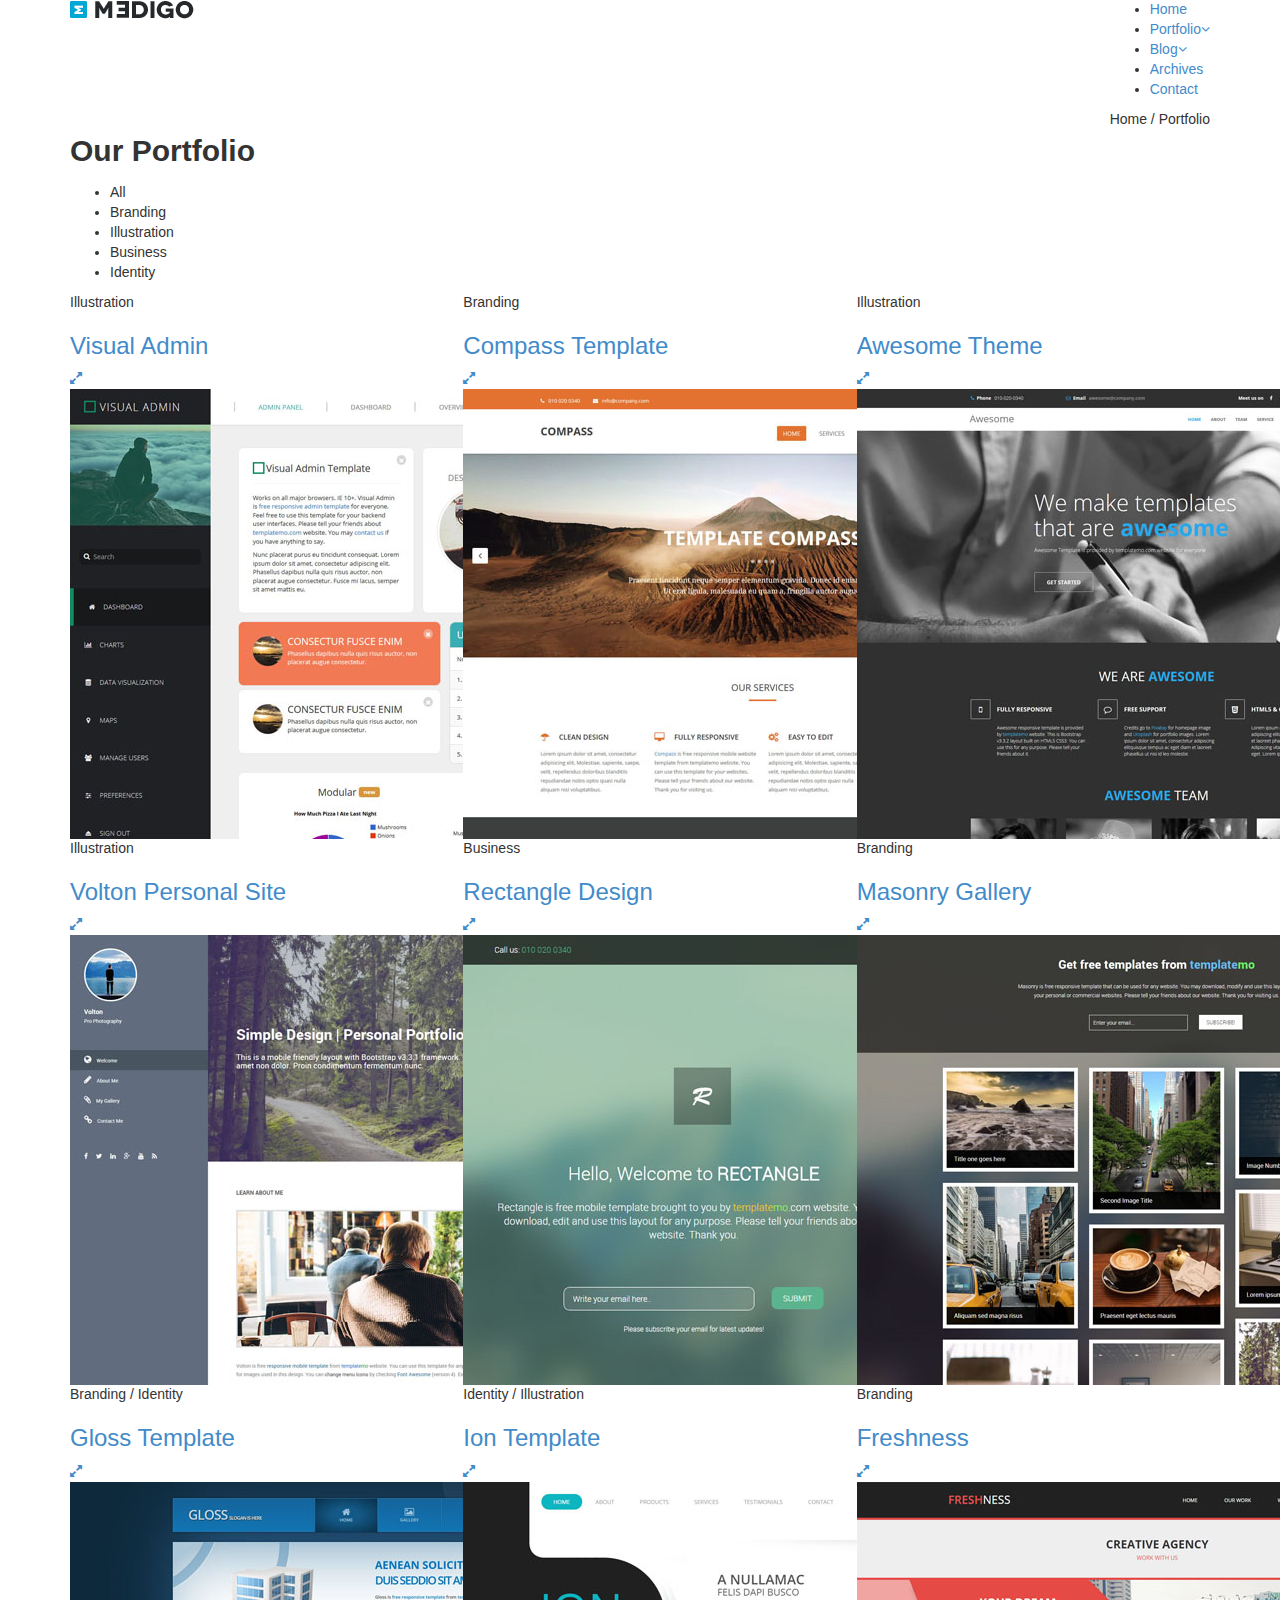
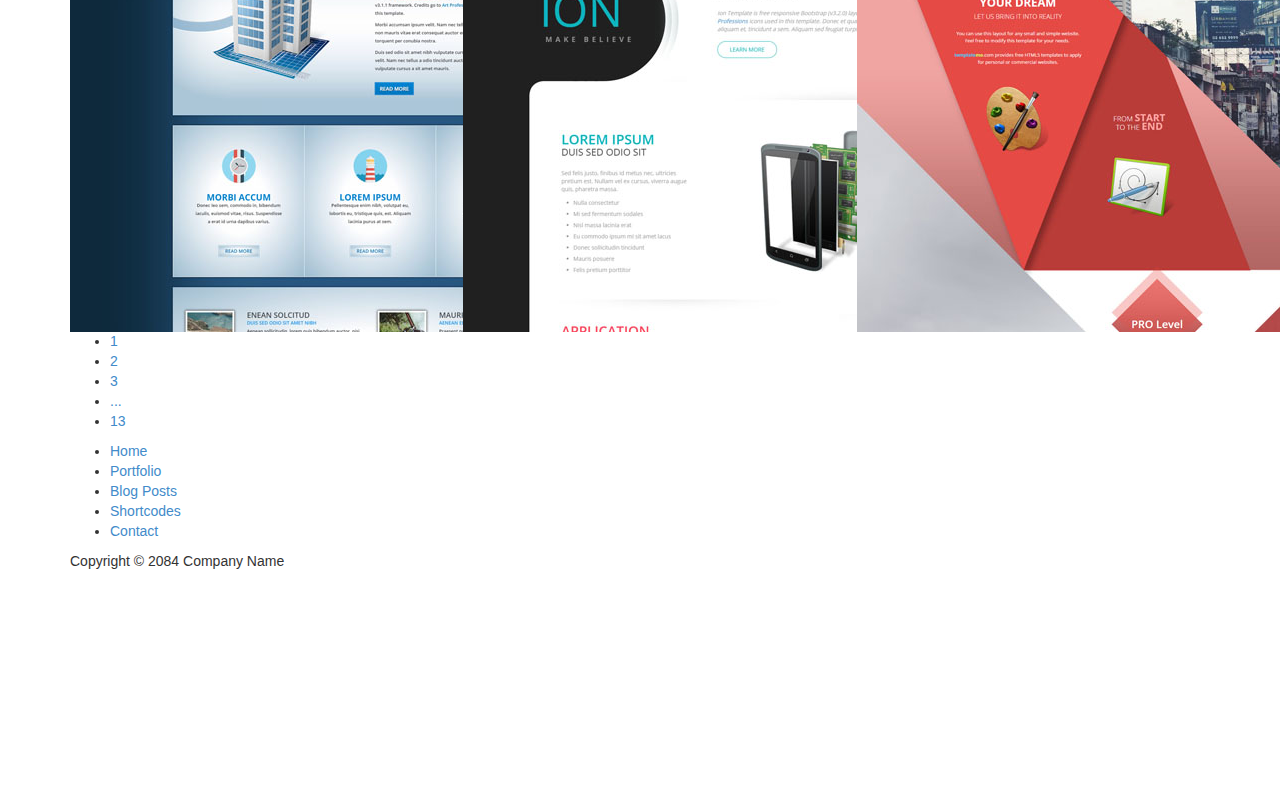
==== commit 110afb94: "updates mattywoof.github.io" ====
--- a/aboutme.html
+++ b/aboutme.html
@@ -1,146 +1,160 @@
 <!DOCTYPE html>
 <html lang="en-US">
+
 <head>
-	<meta charset="UTF-8">
-	<meta name="viewport" content="width=device-width, initial-scale=1, maximum-scale=1">
-	<title>Medigo Blue Portfolio</title>
+    <meta charset="UTF-8">
+    <meta name="viewport" content="width=device-width, initial-scale=1, maximum-scale=1">
+    <title>Medigo Blue Portfolio</title>
     <meta name="keywords" content="">
-	<meta name="description" content="">
+    <meta name="description" content="">
     <meta name="author" content="templatemo">
-    <!-- 
-	Medigo Template
-	http://www.templatemo.com/preview/templatemo_460_medigo
-    -->
-
-	<!-- Google Fonts -->
-	<link href="http://fonts.googleapis.com/css?family=PT+Serif:400,700,400italic,700itali" rel="stylesheet">
-	<link href="http://fonts.googleapis.com/css?family=Raleway:400,900,800,700,500,200,100,600" rel="stylesheet">
-
-	<!-- Stylesheets -->
-	<link rel="stylesheet" href="bootstrap/bootstrap.css">
-	<link rel="stylesheet" href="css/misc.css">
-	<link rel="stylesheet" href="css/blue-scheme.css">
-	
-	<!-- JavaScripts -->
-	<script src="js/jquery-1.10.2.min.js"></script>
-	<script src="js/jquery-migrate-1.2.1.min.js"></script>
-
-	<link rel="shortcut icon" href="images/favicon.ico" type="image/x-icon" />
+
+    <link href="http://fonts.googleapis.com/css?family=PT+Serif:400,700,400italic,700itali" rel="stylesheet">
+    <link href="http://fonts.googleapis.com/css?family=Raleway:400,900,800,700,500,200,100,600" rel="stylesheet">
+
+    <link rel="stylesheet" href="bootstrap/bootstrap.css">
+    <link rel="stylesheet" href="css/misc.css">
+
+    <script src="js/jquery-1.10.2.min.js"></script>
+    <script src="js/jquery-migrate-1.2.1.min.js"></script>
+
+    <link rel="shortcut icon" href="images/favicon.ico" type="image/x-icon" />
 
 </head>
+
 <body>
 
 
-	<div class="responsive_menu">
+    <div class="responsive_menu">
         <ul class="main_menu">
             <li><a href="index.html">Home</a></li>
             <li><a href="#">Portfolio</a>
-            	<ul>
-            		<li><a href="portfolio.html">Portfolio Grid</a></li>
-            		<li><a href="project-image.html">Project Image</a></li>
-            		<li><a href="project-slideshow.html">Project Slideshow</a></li>
-            	</ul>
+                <ul>
+                    <li><a href="portfolio.html">Portfolio Grid</a></li>
+                    <li><a href="project-image.html">Project Image</a></li>
+                    <li><a href="project-slideshow.html">Project Slideshow</a></li>
+                </ul>
             </li>
             <li><a href="#">Blog</a>
-				<ul>
-					<li><a href="blog.html">Blog Standard</a></li>
-					<li><a href="blog-single.html">Blog Single</a></li>
+                <ul>
+                    <li><a href="blog.html">Blog Standard</a></li>
+                    <li><a href="blog-single.html">Blog Single</a></li>
                     <li><a href="#">visit templatemo</a></li>
-				</ul>
+                </ul>
             </li>
             <li><a href="archives.html">Archives</a></li>
             <li><a href="contact.html">Contact</a></li>
-        </ul> <!-- /.main_menu -->
-    </div> <!-- /.responsive_menu -->
-
-	<header class="site-header clearfix">
-		<div class="container">
-
-			<div class="row">
-
-				<div class="col-md-12">
-
-					<div class="pull-left logo">
-						<a href="index.html">
-							<img src="images/logo.png" alt="Medigo">
-						</a>
-					</div>	<!-- /.logo -->
-
-					<div class="main-navigation pull-right">
-
-						<nav class="main-nav visible-md visible-lg">
-							<ul class="sf-menu">
-								<li><a href="index.html">Home</a></li>
-					            <li class="active"><a href="#">Portfolio</a>
-					            	<ul>
-					            		<li><a href="portfolio.html">Portfolio Grid</a></li>
-					            		<li><a href="project-image.html">Project Image</a></li>
-					            		<li><a href="project-slideshow.html">Project Slideshow</a></li>
-					            	</ul>
-					            </li>
-					            <li><a href="#">Blog</a>
-									<ul>
-										<li><a href="blog.html">Blog Standard</a></li>
-										<li><a href="blog-single.html">Blog Single</a></li>
+        </ul>
+        <!-- /.main_menu -->
+    </div>
+    <!-- /.responsive_menu -->
+
+    <header class="site-header clearfix">
+        <div class="container">
+
+            <div class="row">
+
+                <div class="col-md-12">
+
+                    <div class="pull-left logo">
+                        <a href="index.html">
+                            <img src="images/logo.png" alt="Medigo">
+                        </a>
+                    </div>
+                    <!-- /.logo -->
+
+                    <div class="main-navigation pull-right">
+
+                        <nav class="main-nav visible-md visible-lg">
+                            <ul class="sf-menu">
+                                <li><a href="index.html">Home</a></li>
+                                <li class="active"><a href="#">Portfolio</a>
+                                    <ul>
+                                        <li><a href="portfolio.html">Portfolio Grid</a></li>
+                                        <li><a href="project-image.html">Project Image</a></li>
+                                        <li><a href="project-slideshow.html">Project Slideshow</a></li>
+                                    </ul>
+                                </li>
+                                <li><a href="#">Blog</a>
+                                    <ul>
+                                        <li><a href="blog.html">Blog Standard</a></li>
+                                        <li><a href="blog-single.html">Blog Single</a></li>
                                         <li><a href="#">visit templatemo</a></li>
-									</ul>
-					            </li>
-					            <li><a href="archives.html">Archives</a></li>
-					            <li><a href="contact.html">Contact</a></li>
-							</ul> <!-- /.sf-menu -->
-						</nav> <!-- /.main-nav -->
-
-						<!-- This one in here is responsive menu for tablet and mobiles -->
-					    <div class="responsive-navigation visible-sm visible-xs">
-					        <a href="#nogo" class="menu-toggle-btn">
-					            <i class="fa fa-bars"></i>
-					        </a>
-					    </div> <!-- /responsive_navigation -->
-
-					</div> <!-- /.main-navigation -->
-
-				</div> <!-- /.col-md-12 -->
-
-			</div> <!-- /.row -->
-
-		</div> <!-- /.container -->
-	</header> <!-- /.site-header -->
-
-	<div class="first-widget parallax" id="portfolio">
-		<div class="parallax-overlay">
-			<div class="container pageTitle">
-				<div class="row">
-					<div class="col-md-6 col-sm-6">
-						<h2 class="page-title">Our Portfolio</h2>
-					</div> <!-- /.col-md-6 -->
-					<div class="col-md-6 col-sm-6 text-right">
-						<span class="page-location">Home / Portfolio</span>
-					</div> <!-- /.col-md-6 -->
-				</div> <!-- /.row -->
-			</div> <!-- /.container -->
-		</div> <!-- /.parallax-overlay -->
-	</div> <!-- /.pageTitle -->
-
-	<div class="container">	
-		<div class="row">
-			<div class="col-md-12">
-				<ul id="filters" class="mixitup-controls">
-					<li class="filter" data-filter="all">All</li>
-					<li class="filter" data-filter="branding">Branding</li>
-					<li class="filter" data-filter="illustration">Illustration</li>
-					<li class="filter" data-filter="business">Business</li>
-					<li class="filter" data-filter="identity">Identity</li>
-				</ul>
-			</div> <!-- /.col-md-12 -->
-		</div> <!-- /.row -->
-	</div> <!-- /.container -->	
-
-	<div class="container">
-		<div class="row">
-			<div class="portfolio-holder" id="Grid">
-				<div class="portfolio-post col-sm-6 col-md-4 mix illustration">
-					<div class="thumb-post">
-						<div class="overlay">
+                                    </ul>
+                                </li>
+                                <li><a href="archives.html">Archives</a></li>
+                                <li><a href="contact.html">Contact</a></li>
+                            </ul>
+                            <!-- /.sf-menu -->
+                        </nav>
+                        <!-- /.main-nav -->
+
+                        <!-- This one in here is responsive menu for tablet and mobiles -->
+                        <div class="responsive-navigation visible-sm visible-xs">
+                            <a href="#nogo" class="menu-toggle-btn">
+                                <i class="fa fa-bars"></i>
+                            </a>
+                        </div>
+                        <!-- /responsive_navigation -->
+
+                    </div>
+                    <!-- /.main-navigation -->
+
+                </div>
+                <!-- /.col-md-12 -->
+
+            </div>
+            <!-- /.row -->
+
+        </div>
+        <!-- /.container -->
+    </header>
+    <!-- /.site-header -->
+
+    <div class="first-widget parallax" id="portfolio">
+        <div class="parallax-overlay">
+            <div class="container pageTitle">
+                <div class="row">
+                    <div class="col-md-6 col-sm-6">
+                        <h2 class="page-title">Our Portfolio</h2>
+                    </div>
+                    <!-- /.col-md-6 -->
+                    <div class="col-md-6 col-sm-6 text-right">
+                        <span class="page-location">Home / Portfolio</span>
+                    </div>
+                    <!-- /.col-md-6 -->
+                </div>
+                <!-- /.row -->
+            </div>
+            <!-- /.container -->
+        </div>
+        <!-- /.parallax-overlay -->
+    </div>
+    <!-- /.pageTitle -->
+
+    <div class="container">
+        <div class="row">
+            <div class="col-md-12">
+                <ul id="filters" class="mixitup-controls">
+                    <li class="filter" data-filter="all">All</li>
+                    <li class="filter" data-filter="branding">Branding</li>
+                    <li class="filter" data-filter="illustration">Illustration</li>
+                    <li class="filter" data-filter="business">Business</li>
+                    <li class="filter" data-filter="identity">Identity</li>
+                </ul>
+            </div>
+            <!-- /.col-md-12 -->
+        </div>
+        <!-- /.row -->
+    </div>
+    <!-- /.container -->
+
+    <div class="container">
+        <div class="row">
+            <div class="portfolio-holder" id="Grid">
+                <div class="portfolio-post col-sm-6 col-md-4 mix illustration">
+                    <div class="thumb-post">
+                        <div class="overlay">
                             <div class="overlay-inner">
                                 <div class="portfolio-infos">
                                     <span class="meta-category">Illustration</span>
@@ -154,12 +168,13 @@
                             </div>
                         </div>
                         <img src="images/includes/project1.jpg" alt="Visual Admin">
-					</div>
-				</div> <!-- /.col-md-4 -->
-
-				<div class="portfolio-post col-sm-6 col-md-4 mix branding">
-					<div class="thumb-post">
-						<div class="overlay">
+                    </div>
+                </div>
+                <!-- /.col-md-4 -->
+
+                <div class="portfolio-post col-sm-6 col-md-4 mix branding">
+                    <div class="thumb-post">
+                        <div class="overlay">
                             <div class="overlay-inner">
                                 <div class="portfolio-infos">
                                     <span class="meta-category">Branding</span>
@@ -173,12 +188,13 @@
                             </div>
                         </div>
                         <img src="images/includes/project2.jpg" alt="Compass Template">
-					</div>
-				</div> <!-- /.col-md-4 -->
-
-				<div class="portfolio-post col-sm-6 col-md-4 mix illustration">
-					<div class="thumb-post">
-						<div class="overlay">
+                    </div>
+                </div>
+                <!-- /.col-md-4 -->
+
+                <div class="portfolio-post col-sm-6 col-md-4 mix illustration">
+                    <div class="thumb-post">
+                        <div class="overlay">
                             <div class="overlay-inner">
                                 <div class="portfolio-infos">
                                     <span class="meta-category">Illustration</span>
@@ -192,12 +208,13 @@
                             </div>
                         </div>
                         <img src="images/includes/project3.jpg" alt="Awesome Theme">
-					</div>
-				</div> <!-- /.col-md-4 -->
-
-				<div class="portfolio-post col-sm-6 col-md-4 mix illustration">
-					<div class="thumb-post">
-						<div class="overlay">
+                    </div>
+                </div>
+                <!-- /.col-md-4 -->
+
+                <div class="portfolio-post col-sm-6 col-md-4 mix illustration">
+                    <div class="thumb-post">
+                        <div class="overlay">
                             <div class="overlay-inner">
                                 <div class="portfolio-infos">
                                     <span class="meta-category">Illustration</span>
@@ -211,12 +228,13 @@
                             </div>
                         </div>
                         <img src="images/includes/project4.jpg" alt="Volton Personal Site">
-					</div>
-				</div> <!-- /.col-md-4 -->
-
-				<div class="portfolio-post col-sm-6 col-md-4 mix business">
-					<div class="thumb-post">
-						<div class="overlay">
+                    </div>
+                </div>
+                <!-- /.col-md-4 -->
+
+                <div class="portfolio-post col-sm-6 col-md-4 mix business">
+                    <div class="thumb-post">
+                        <div class="overlay">
                             <div class="overlay-inner">
                                 <div class="portfolio-infos">
                                     <span class="meta-category">Business</span>
@@ -230,12 +248,13 @@
                             </div>
                         </div>
                         <img src="images/includes/project5.jpg" alt="Rectangle Design">
-					</div>
-				</div> <!-- /.col-md-4 -->
-
-				<div class="portfolio-post col-sm-6 col-md-4 mix branding">
-					<div class="thumb-post">
-						<div class="overlay">
+                    </div>
+                </div>
+                <!-- /.col-md-4 -->
+
+                <div class="portfolio-post col-sm-6 col-md-4 mix branding">
+                    <div class="thumb-post">
+                        <div class="overlay">
                             <div class="overlay-inner">
                                 <div class="portfolio-infos">
                                     <span class="meta-category">Branding</span>
@@ -249,12 +268,13 @@
                             </div>
                         </div>
                         <img src="images/includes/project6.jpg" alt="Masonry Gallery">
-					</div>
-				</div> <!-- /.col-md-4 -->
-
-				<div class="portfolio-post col-sm-6 col-md-4 mix branding identity">
-					<div class="thumb-post">
-						<div class="overlay">
+                    </div>
+                </div>
+                <!-- /.col-md-4 -->
+
+                <div class="portfolio-post col-sm-6 col-md-4 mix branding identity">
+                    <div class="thumb-post">
+                        <div class="overlay">
                             <div class="overlay-inner">
                                 <div class="portfolio-infos">
                                     <span class="meta-category">Branding / Identity</span>
@@ -268,12 +288,13 @@
                             </div>
                         </div>
                         <img src="images/includes/project7.jpg" alt="Gloss Template">
-					</div>
-				</div> <!-- /.col-md-4 -->
-
-				<div class="portfolio-post col-sm-6 col-md-4 mix identity illustration">
-					<div class="thumb-post">
-						<div class="overlay">
+                    </div>
+                </div>
+                <!-- /.col-md-4 -->
+
+                <div class="portfolio-post col-sm-6 col-md-4 mix identity illustration">
+                    <div class="thumb-post">
+                        <div class="overlay">
                             <div class="overlay-inner">
                                 <div class="portfolio-infos">
                                     <span class="meta-category">Identity / Illustration</span>
@@ -287,12 +308,13 @@
                             </div>
                         </div>
                         <img src="images/includes/project8.jpg" alt="Ion Template">
-					</div>
-				</div> <!-- /.col-md-4 -->
-
-				<div class="portfolio-post col-sm-6 col-md-4 mix branding">
-					<div class="thumb-post">
-						<div class="overlay">
+                    </div>
+                </div>
+                <!-- /.col-md-4 -->
+
+                <div class="portfolio-post col-sm-6 col-md-4 mix branding">
+                    <div class="thumb-post">
+                        <div class="overlay">
                             <div class="overlay-inner">
                                 <div class="portfolio-infos">
                                     <span class="meta-category">Branding</span>
@@ -306,54 +328,70 @@
                             </div>
                         </div>
                         <img src="images/includes/project9.jpg" alt="Freshness">
-					</div>
-				</div> <!-- /.col-md-4 -->
-				
-			</div> <!-- /.portfolio-holder -->
-		</div> <!-- /.row -->
-	</div> <!-- /.container -->
-
-	<div class="container">
-		<div class="row">
-			<div class="col-md-12">
-				<ul class="pages">
-					<li><a href="#" class="active">1</a></li>
-					<li><a href="#">2</a></li>
-					<li><a href="#">3</a></li>
-					<li><a href="#">...</a></li>
-					<li><a href="#">13</a></li>
-				</ul>
-			</div> <!-- /.col-md-12 -->
-		</div> <!-- /.row -->
-	</div> <!-- /.container -->
-
-	<footer class="site-footer">
-		<div class="container">
-			<div class="row">
-				<div class="col-md-12">
-					<nav class="footer-nav clearfix">
-						<ul class="footer-menu">
-							<li><a href="index.html">Home</a></li>
-							<li><a href="portfolio.html">Portfolio</a></li>
-							<li><a href="blog.html">Blog Posts</a></li>
-							<li><a href="archives.html">Shortcodes</a></li>
-							<li><a href="contact.html">Contact</a></li>
-						</ul> <!-- /.footer-menu -->
-					</nav> <!-- /.footer-nav -->
-				</div> <!-- /.col-md-12 -->
-			</div> <!-- /.row -->
-			<div class="row">
-				<div class="col-md-12">
-					<p class="copyright-text">Copyright &copy; 2084 Company Name</p>
-				</div> <!-- /.col-md-12 -->
-			</div> <!-- /.row -->
-		</div> <!-- /.container -->
-	</footer> <!-- /.site-footer -->
-
-	<!-- Scripts -->
-	<script src="js/min/plugins.min.js"></script>
-	<script src="js/min/medigo-custom.min.js"></script>
+                    </div>
+                </div>
+                <!-- /.col-md-4 -->
+
+            </div>
+            <!-- /.portfolio-holder -->
+        </div>
+        <!-- /.row -->
+    </div>
+    <!-- /.container -->
+
+    <div class="container">
+        <div class="row">
+            <div class="col-md-12">
+                <ul class="pages">
+                    <li><a href="#" class="active">1</a></li>
+                    <li><a href="#">2</a></li>
+                    <li><a href="#">3</a></li>
+                    <li><a href="#">...</a></li>
+                    <li><a href="#">13</a></li>
+                </ul>
+            </div>
+            <!-- /.col-md-12 -->
+        </div>
+        <!-- /.row -->
+    </div>
+    <!-- /.container -->
+
+    <footer class="site-footer">
+        <div class="container">
+            <div class="row">
+                <div class="col-md-12">
+                    <nav class="footer-nav clearfix">
+                        <ul class="footer-menu">
+                            <li><a href="index.html">Home</a></li>
+                            <li><a href="portfolio.html">Portfolio</a></li>
+                            <li><a href="blog.html">Blog Posts</a></li>
+                            <li><a href="archives.html">Shortcodes</a></li>
+                            <li><a href="contact.html">Contact</a></li>
+                        </ul>
+                        <!-- /.footer-menu -->
+                    </nav>
+                    <!-- /.footer-nav -->
+                </div>
+                <!-- /.col-md-12 -->
+            </div>
+            <!-- /.row -->
+            <div class="row">
+                <div class="col-md-12">
+                    <p class="copyright-text">Copyright &copy; 2084 Company Name</p>
+                </div>
+                <!-- /.col-md-12 -->
+            </div>
+            <!-- /.row -->
+        </div>
+        <!-- /.container -->
+    </footer>
+    <!-- /.site-footer -->
+
+    <!-- Scripts -->
+    <script src="js/min/plugins.min.js"></script>
+    <script src="js/min/medigo-custom.min.js"></script>
 
 
 </body>
-</html>
+
+</html>